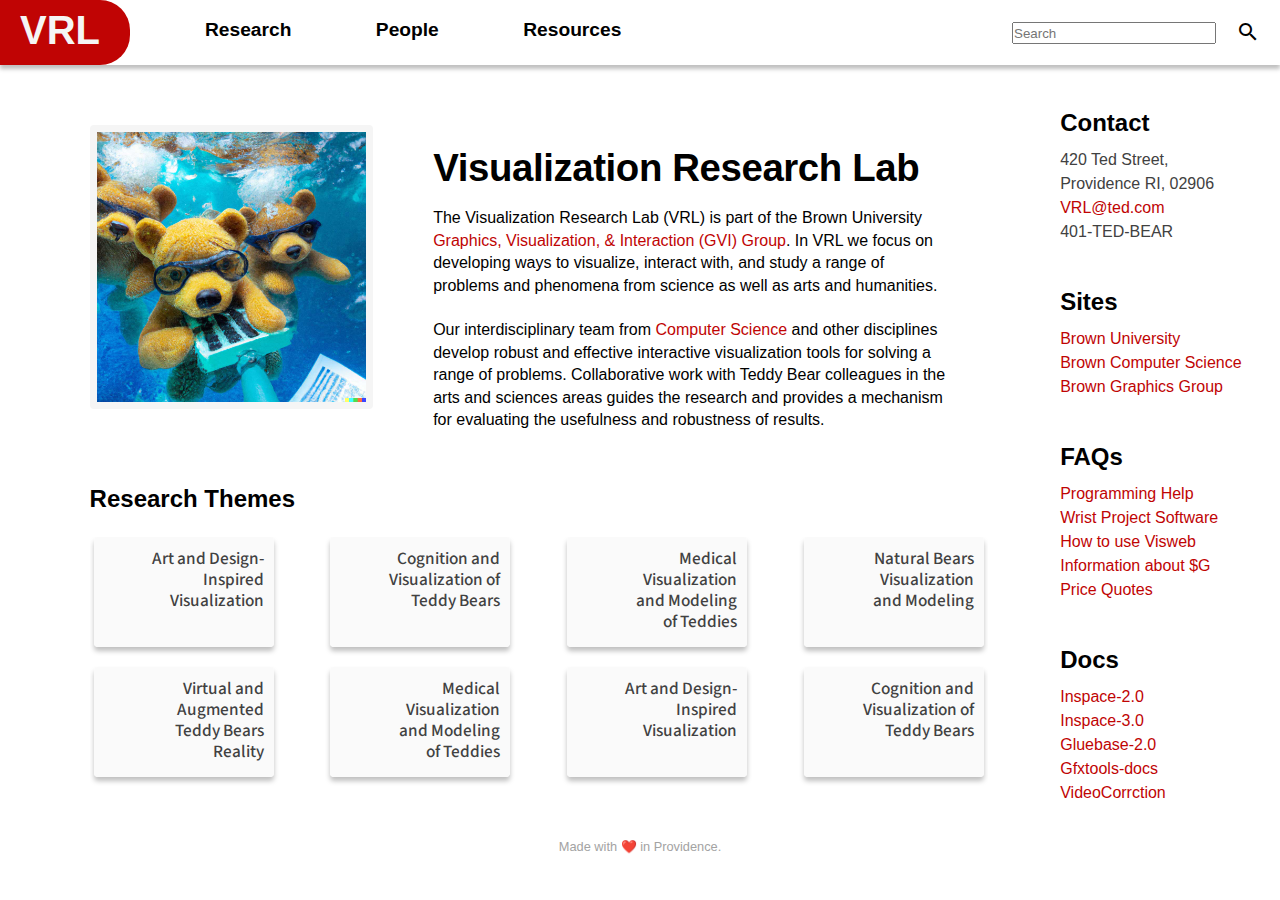
==== index.html @ 959817b7 "rickroll" ====
<!DOCTYPE html>
<html lang="en">
<head>
    <meta charset="UTF-8">
    <meta http-equiv="X-UA-Compatible" content="IE=edge">
    <meta name="viewport" content="width=device-width, initial-scale=1.0">
    <meta name="author" content="Jamie Chen">
    <title>Brown VRL Redesigned | Welcome</title>
    <link rel="stylesheet" href="./css/style.css">
    <link href='https://fonts.googleapis.com/css?family=Source+Sans+Pro' rel='stylesheet' type='text/css'>
    <link rel="stylesheet" href="https://fonts.googleapis.com/icon?family=Material+Icons">
</head>

<body>
    <header>
        <a href="index.html">
            <div id="logo">
                <h1>VRL</h1>
            </div>
        </a>
        <nav>
            <ul>
                <li><a href="research.html">Research</a></li>
                <li><a href="https://www.youtube.com/watch?v=dQw4w9WgXcQ">People</a></li>
                <li><a href="https://www.youtube.com/watch?v=dQw4w9WgXcQ">Resources</a></li>
            </ul>
        </nav>
        <div id="search-bar">
            <input type="text" placeholder="Search" name="search">
            <a href="https://www.youtube.com/watch?v=dQw4w9WgXcQ">
                <i class="material-icons">search</i>
            </a>
        </div>
        <div id="search-icon">
            <a href="https://www.youtube.com/watch?v=dQw4w9WgXcQ">
                <i class="material-icons">search</i>
            </a>
        </div>

        <div id="logo-banner">
            <div id="menu-icon">
                <a href="https://www.youtube.com/watch?v=dQw4w9WgXcQ">
                    <i class="material-icons">menu</i>
                </a>
            </div>
                <h1><a href="index.html">VRL</a></h1>
        </div>

    </header>

    <div id="lab-intro-img-wide" style="position: relative">
        <h1>Visualization Research&nbsp;Lab</h1>
        <img src="./img/ted_wide_grad.jpg" alt="Lab members scuba diving.">
    </div>

    <div class="container">
        <main>
            <div id="intro">
                <div id="lab-intro-img">
                    <a href="./img/ted.jpg">
                        <img src="./img/ted.jpg" alt="Lab members scuba diving.">
                    </a>
                </div>
                <div id="lab-intro-text">
                    <h1>Visualization Research&nbsp;Lab</h1>
                    <p>The Visualization Research Lab (VRL) is part of the Brown University <a href="https://visual.cs.brown.edu/">Graphics, Visualization, & Interaction (GVI) Group</a>. In VRL we focus on developing ways to visualize, interact with, and study a range of problems and phenomena from science as well as arts and humanities.<br><br>
                    Our interdisciplinary team from <a href="https://cs.brown.edu/">Computer Science</a> and other disciplines develop robust and effective interactive visualization tools for solving a range of problems. Collaborative work with Teddy Bear colleagues in the arts and sciences areas guides the research and provides a mechanism for evaluating the usefulness and robustness of results.</p>
                </div>
            </div>

            <div id="themes">
                <h2>Research Themes</h2>
                <ul>
                    <a href="https://www.youtube.com/watch?v=dQw4w9WgXcQ">
                        <li>
                            <h3>Art and Design-Inspired Visualization</h3>
                        </li>
                    </a>
                    <a href="https://www.youtube.com/watch?v=dQw4w9WgXcQ">
                        <li>
                            <h3>Cognition and Visualization of Teddy Bears</h3>
                        </li>
                    </a>
                    <a href="https://www.youtube.com/watch?v=dQw4w9WgXcQ">
                        <li>
                            <h3>Medical Visualization and&nbsp;Modeling of&nbsp;Teddies</h3>
                        </li>
                    </a>
                    <a href="https://www.youtube.com/watch?v=dQw4w9WgXcQ">
                        <li>
                            <h3>Natural Bears Visualization and Modeling</h3>
                        </li>
                    </a>
                    <a href="https://www.youtube.com/watch?v=dQw4w9WgXcQ">
                        <li>
                            <h3>Virtual and Augmented Teddy Bears Reality</h3>
                        </li>
                    </a>
                    <a href="https://www.youtube.com/watch?v=dQw4w9WgXcQ">
                        <li>
                            <h3>Medical Visualization and&nbsp;Modeling of&nbsp;Teddies</h3>
                        </li>
                    </a>
                    <a href="https://www.youtube.com/watch?v=dQw4w9WgXcQ">
                        <li>
                            <h3>Art and Design-Inspired Visualization</h3>
                        </li>
                    </a>
                    <a href="https://www.youtube.com/watch?v=dQw4w9WgXcQ">
                        <li>
                            <h3>Cognition and Visualization of Teddy Bears</h3>
                        </li>
                    </a>
                </ul>
            </div>
        </main>
        <hr id="main-aside" style="color:rgb(225, 225, 225); border-style:solid">
        <aside>
            <ul id="asides">
                <!-- <div class="aside-item"> -->
                <li class="aside-item">
                    <h2>Contact</h2>
                    <p>
                        420 Ted Street,<br>
                        Providence RI, 02906<br>
                        <a href="https://www.youtube.com/watch?v=dQw4w9WgXcQ">VRL@ted.com</a><br>
                        401-TED-BEAR
                    </p>
                </li>
                <!-- </div> -->
                <!-- <div class="aside-item"> -->
                <li class="aside-item">
                    <h2>Sites</h2>
                    <ul>
                        <li><a href="https://brown.edu/">Brown University</a></li>
                        <li><a href="https://cs.brown.edu/">Brown Computer Science</a></li>
                        <li><a href="https://visual.cs.brown.edu/">Brown Graphics Group</a></li>
                    </ul>
                </li>
                <!-- </div> -->
                <!-- <div class="aside-item"> -->
                <li class="aside-item">
                    <h2>FAQs</h2>
                    <ul>
                        <li><a href="https://www.youtube.com/watch?v=dQw4w9WgXcQ">Programming Help</li></a>
                        <li><a href="https://www.youtube.com/watch?v=dQw4w9WgXcQ">Wrist Project Software</li></a>
                        <li><a href="https://www.youtube.com/watch?v=dQw4w9WgXcQ">How to use Visweb</li></a>
                        <li><a href="https://www.youtube.com/watch?v=dQw4w9WgXcQ">Information about $G</li></a>
                        <li><a href="https://www.youtube.com/watch?v=dQw4w9WgXcQ">Price Quotes</li></a>
                    </ul>
                </li>
                <!-- </div> -->
                <!-- <div class="aside-item"> -->
                <li class="aside-item">
                    <h2>Docs</h2>
                    <ul>
                        <li><a href="https://www.youtube.com/watch?v=dQw4w9WgXcQ">Inspace-2.0</li></a>
                        <li><a href="https://www.youtube.com/watch?v=dQw4w9WgXcQ">Inspace-3.0</li></a>
                        <li><a href="https://www.youtube.com/watch?v=dQw4w9WgXcQ">Gluebase-2.0</li></a>
                        <li><a href="https://www.youtube.com/watch?v=dQw4w9WgXcQ">Gfxtools-docs</li></a>
                        <li><a href="https://www.youtube.com/watch?v=dQw4w9WgXcQ">VideoCorrction</li></a>
                    </ul>
                </li>    
                <!-- </div> -->
            </ul>
        </aside>    
    
    </div>

    <footer>
        Made with ❤️ in Providence.
    </footer>


</body>
</html>
---- css/style.css ----
a {
    color: #c00404;
    text-decoration: none;
}

a:hover {
    text-decoration: underline;
}

img {
    max-width: 100%;
    width: auto;
    height: auto;
    vertical-align: middle;
    border: 0;
    -ms-interpolation-mode: bicubic;
}

body {
    font-family: -apple-system, BlinkMacSystemFont, avenir next, avenir, segoe ui, helvetica neue, helvetica, Cantarell, Ubuntu, roboto, noto, arial, sans-serif;
    line-height: 1.5;
    padding: 0;
    margin: 0;
    min-width: 250px;
    /* background-color: white; */
}

.container {
    padding-top: 40px;
    width: 90%;
    margin-left: auto;
    margin-right: 3%;
    display: table;
    overflow: hidden;
}

header {
    margin: auto;
    height: 65px;
    box-shadow: 0px 4px 4px rgba(0, 0, 0, 0.25);
}

header a {
    color:black;
    text-decoration: none;
}

header a:hover {
    color: #c00404;
}

header ul {
    margin: 0;
    padding: 0;
}

header #logo {
    padding-left: 20px;
    padding-right: 30px;
    padding-bottom: 5px;
    border-radius: 0 30px 30px 0;
    float: left;
    background-color: #c00404;
}

header #logo h1 {
    color: #f5f5f5;
    font-size: 2.5em;
    margin: 0;
    text-transform: uppercase;
    font-weight: 800;
}

header #logo-banner {
    padding-bottom: 5px;
}

header #logo-banner h1 {
    color: #c00404;
    font-size: 2.5em;
    margin: 0;
    text-transform: uppercase;
    font-weight: 800;
}


header nav {  /* titles */
    float: left;
    padding-top: 16px;
    padding-left: 35px;
}

/* header nav a:hover {
    /* text-decoration-color: rgba(192, 4, 4, 0.4);
    text-decoration-thickness: 3px;
    text-underline-offset: 10px;
    text-decoration: none;
} */

header nav a {
    background-image: linear-gradient(rgba(184, 157, 157, 0.4) 0 0);
    background-position: 0 100%;
    background-size: 0% 2px;
    background-repeat: no-repeat;
    transition:
        background-size 0.2s,
        background-position 0s 0.2s;
}
header nav a:hover {
    text-decoration: none;
    background-position: 100% 100%;
    background-size: 100% 2px;
}

header nav li {
    display: inline;
    padding: 0 40px 0 40px;
    font-size: 1.2em;
    font-weight: 650;
}

header #search-bar {
    float: right;
    padding-right: 20px;
    padding-top: 20px;
}

header #search-bar input {
    margin-right: 20px;
    margin-top: 2px;
    padding: 0;
    height: 18px;
    width: 200px;
    float: left;
}


header #menu-icon {
    float: right;
    padding-right: 20px;
    padding-top: 20px;
}

header #search-icon {
    float: right;
    padding-right: 20px;
    padding-top: 20px;
}

main {
    float: left;
    margin-bottom: 30px;
    max-width: 78%;
}

#lab-intro-img-wide h1 {
    position: absolute; 
    color: white;
    line-height: 100%;
    left: 6.5%;
    right: 6.5%;
    bottom: 0px;
}

main #intro {
    margin-top: 20px;
    margin-bottom: 20px;
    display: table;
}


main #intro #lab-intro-img {
    float: left;
    min-height: 1px;
    /* width: 280px; */
    width: 30%;
    /* max-width: 20%;
    height: auto; */
    border: 7px solid #F5F5F5;
    border-radius: 4px;
}

main #intro #lab-intro-text {
    float: left;
    min-height: 1px;
    width: 520px;
    margin-left: 60px;
}

main #intro #lab-intro-text h1 {
    font-size: 2.4em;
    font-weight: 700;
    margin-bottom: 20px;
    margin-top: 24px;
    letter-spacing: -0.4px;
    line-height: 100%;
}

main #intro #lab-intro-text p {
    line-height: 140%;
    margin-top: 8px;
    margin-bottom: 0;
}

#themes {
    margin-top: 50px;
    margin-bottom: 20px;
    padding: 0;
}

#themes ul {
    display: grid;
    grid-template-columns: repeat(auto-fit, 180px);
    grid-row-gap: 20px;
    grid-column-gap: 35px;
    justify-content: space-between;
    align-content: flex-start;
    list-style: none;
    padding-left: 0;
    overflow: hidden;  
    padding-bottom: 10px;
    padding-left: 4px;
    padding-right: 4px;
}
#themes li {
    width: 180px;
    height: 110px;
    border-radius: 4px;
    background: rgba(250, 250, 250, 0.93);
    box-shadow: 0px 4px 5px rgba(0, 0, 0, 0.25);
    color: #414141;
}
#themes li h3 {
    font-family: 'Source Sans Pro', sans-serif;
    text-align: right;
    margin: 0;
    margin-left: 45px;
    margin-right: 10px;
    padding-top: 12px;
    padding-bottom: 22px;
    line-height: 120%;
    font-size: 1.08em;
    font-weight: 500;
}
#themes li:hover {
    color: #F5F5F5;
    background-color: #c00404;
    box-shadow: 0px 4px 4px rgba(150, 5, 5, 0.5);
}
#themes a:hover {
    text-decoration-color: rgb(222, 180, 180);
}


aside {
    margin-top: -40px;
    margin-left: 50px;
    margin-bottom: 20px;
    float: right;
}

ul#asides {
    list-style-type: none;
    margin: 0;
    padding: 0;
}

li.aside-item h2 {
    margin-top: 40px;
    margin-bottom: 7px;
}

li.aside-item ul {
    color: #414141;
    margin: 0;
    padding: 0;
    list-style-type: none;
}

li.aside-item p {
    color: #414141;
    margin: 0;
    padding: 0;
}

footer {
    color: rgb(163, 163, 163);
    text-align: center; 
    font-size: 0.8rem; 
    padding-bottom: 10px;
}

@media (max-width: 1240px) and (min-width: 1000px) {
    
    main #intro #lab-intro-img {
        width: 250px;
    }

    main #intro #lab-intro-text {
        width: auto;
        height: auto;
        max-width: 60%;
    }
}

@media (max-width: 1240px) and (min-width: 754px) {
    ul#asides {
        display: flex;
        align-content: space-evenly;
        justify-content: space-between;
        flex-wrap: wrap;
        column-gap: 50px;
        row-gap: 30px;
    }

    li.aside-item {
        width: 178px;
    }
}

@media (max-width: 1000px) and (min-width: 575px) {
    #themes li {
        display: table;
        border-spacing: 16px 0px;
        width: 140px;
        height: 140px;
    }

    #themes li h3 {
        padding: 0;
        display: table-cell;
        text-align: center;
        vertical-align: middle;
    }
    
    #themes ul {
        grid-template-columns: repeat(auto-fit, 140px);
        grid-row-gap: 20px;
        grid-column-gap: 25px;
    }
}


@media (max-width: 575px) {
    #themes li {
        display: table;
        border-spacing: 40px 0px;
        width: 100%;
        height: 100px;
    }

    #themes li h3 {
        display: table-cell;
        text-align: center;
        vertical-align: middle;
        /* font-size: 1rem; */
    }
    
    #themes ul {
        grid-template-columns: 100%;
        grid-row-gap: 20px;
    }
}


@media (min-width: 754px) {
    header #logo-banner {
        display: none;
    }
    /* header #menu-icon {
        display: none
    } */
}
@media (max-width: 754px) {
    header #logo {
        display: none;
    }
    header nav {
        display: none;
    }
    header #menu-icon {
        display: inline-block;
        float: left;
        padding-left: 20px;
        padding-right: 0;
    }
    header #logo-banner {
        /* padding-left: 0; */
        float: none;
        width: 100%;
    }

    header #logo-banner h1  {
        text-align: center;
        /* display: inline-block; */
    }

    header #logo-banner a {
        background-image: linear-gradient(rgba(184, 157, 157, 0.4) 0 0);
        background-position: 0 100%;
        background-size: 0% 2px;
        background-repeat: no-repeat;
        transition:
            background-size 0.2s,
            background-position 0s 0.2s;
    }
    header #logo-banner h1 a:hover {
        text-decoration: none;
        background-position: 100% 100%;
        background-size: 100% 2px;
    }
    
    li.aside-item h2 {
        font-size: 1.0rem;
    }
    
    li.aside-item {
        font-size: 0.84rem;
        width: 150px;
    }
    
    ul#asides {
        display: flex;
        /* align-content: space-between; */
        justify-content: space-between;
        flex-wrap: wrap;
        column-gap: 10px;
        row-gap: 20px;    
    }


}

@media (min-width: 960px) {
    header #search-icon {
        display: none;
    }
}
@media (max-width: 960px) {
    header #search-bar {
        display: none;
    }
    header #search-icon {
        display: inline-block;
    }
}

@media (min-width: 1000px) {
    div#lab-intro-img-wide {
        display: none;
    }
}
@media (max-width: 1000px) {
    main #intro #lab-intro-img {
        display: none;
    }

    div#lab-intro-img-wide {
        display: block;
        position: relative;
        z-index: -1;
        /* position: relative;     */
    }

    main #intro #lab-intro-text {
        width: auto;
        height: auto;
        margin-left: 0;
        max-width: none;
    }

    main #intro #lab-intro-text h1 {
        display: none;
    }

    .container {
        padding-top: 0;
        /* margin-top: -100px; */
    }
}

@media (min-width: 1240px) {
    hr#main-aside {
        display: none;
    }
}
@media (max-width: 1240px) {

    .container {
        width: 86%;
        margin-right: auto;
    }

    main {
        max-width: none;
    }

    hr#main-aside {
        display: block;
    }

    aside {
        margin-top: 20px;
        margin-left: 0;
        float: left;
        width: auto;
    }

    li.aside-item h2 {
        margin-top: 0;
    }    
}
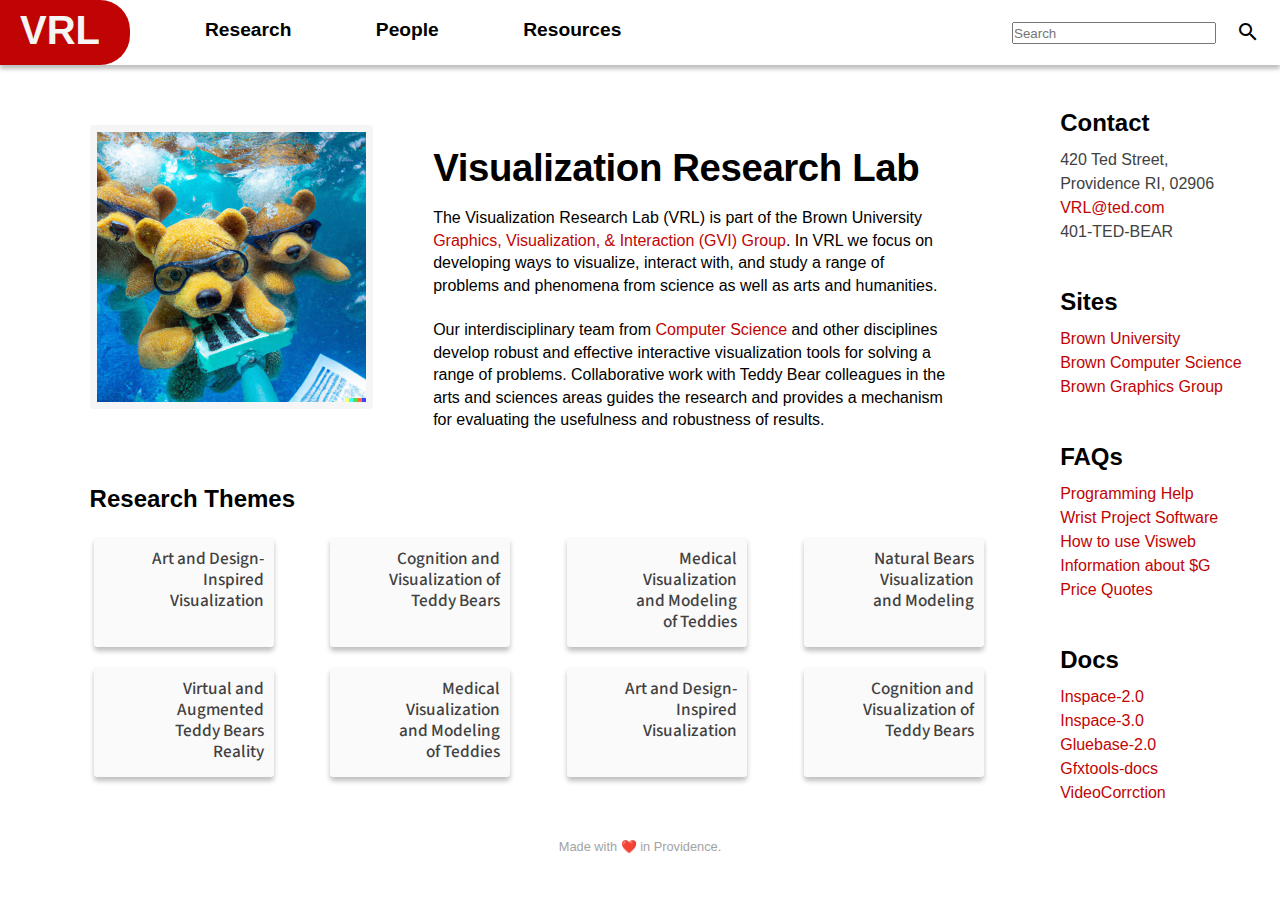
==== commit ec214ef7: "href _blank" ====
--- a/index.html
+++ b/index.html
@@ -21,25 +21,25 @@
         <nav>
             <ul>
                 <li><a href="research.html">Research</a></li>
-                <li><a href="https://www.youtube.com/watch?v=dQw4w9WgXcQ">People</a></li>
-                <li><a href="https://www.youtube.com/watch?v=dQw4w9WgXcQ">Resources</a></li>
+                <li><a href="https://www.youtube.com/watch?v=dQw4w9WgXcQ" target="_blank">People</a></li>
+                <li><a href="https://www.youtube.com/watch?v=dQw4w9WgXcQ" target="_blank">Resources</a></li>
             </ul>
         </nav>
         <div id="search-bar">
             <input type="text" placeholder="Search" name="search">
-            <a href="https://www.youtube.com/watch?v=dQw4w9WgXcQ">
+            <a href="https://www.youtube.com/watch?v=dQw4w9WgXcQ" target="_blank">
                 <i class="material-icons">search</i>
             </a>
         </div>
         <div id="search-icon">
-            <a href="https://www.youtube.com/watch?v=dQw4w9WgXcQ">
+            <a href="https://www.youtube.com/watch?v=dQw4w9WgXcQ" target="_blank">
                 <i class="material-icons">search</i>
             </a>
         </div>
 
         <div id="logo-banner">
             <div id="menu-icon">
-                <a href="https://www.youtube.com/watch?v=dQw4w9WgXcQ">
+                <a href="https://www.youtube.com/watch?v=dQw4w9WgXcQ" target="_blank">
                     <i class="material-icons">menu</i>
                 </a>
             </div>
@@ -63,50 +63,50 @@
                 </div>
                 <div id="lab-intro-text">
                     <h1>Visualization Research&nbsp;Lab</h1>
-                    <p>The Visualization Research Lab (VRL) is part of the Brown University <a href="https://visual.cs.brown.edu/">Graphics, Visualization, & Interaction (GVI) Group</a>. In VRL we focus on developing ways to visualize, interact with, and study a range of problems and phenomena from science as well as arts and humanities.<br><br>
-                    Our interdisciplinary team from <a href="https://cs.brown.edu/">Computer Science</a> and other disciplines develop robust and effective interactive visualization tools for solving a range of problems. Collaborative work with Teddy Bear colleagues in the arts and sciences areas guides the research and provides a mechanism for evaluating the usefulness and robustness of results.</p>
+                    <p>The Visualization Research Lab (VRL) is part of the Brown University <a href="https://visual.cs.brown.edu/" target="_blank">Graphics, Visualization, & Interaction (GVI) Group</a>. In VRL we focus on developing ways to visualize, interact with, and study a range of problems and phenomena from science as well as arts and humanities.<br><br>
+                    Our interdisciplinary team from <a href="https://cs.brown.edu/" target="_blank">Computer Science</a> and other disciplines develop robust and effective interactive visualization tools for solving a range of problems. Collaborative work with Teddy Bear colleagues in the arts and sciences areas guides the research and provides a mechanism for evaluating the usefulness and robustness of results.</p>
                 </div>
             </div>
 
             <div id="themes">
                 <h2>Research Themes</h2>
                 <ul>
-                    <a href="https://www.youtube.com/watch?v=dQw4w9WgXcQ">
+                    <a href="https://www.youtube.com/watch?v=dQw4w9WgXcQ" target="_blank">
                         <li>
                             <h3>Art and Design-Inspired Visualization</h3>
                         </li>
                     </a>
-                    <a href="https://www.youtube.com/watch?v=dQw4w9WgXcQ">
+                    <a href="https://www.youtube.com/watch?v=dQw4w9WgXcQ" target="_blank">
                         <li>
                             <h3>Cognition and Visualization of Teddy Bears</h3>
                         </li>
                     </a>
-                    <a href="https://www.youtube.com/watch?v=dQw4w9WgXcQ">
+                    <a href="https://www.youtube.com/watch?v=dQw4w9WgXcQ" target="_blank">
                         <li>
                             <h3>Medical Visualization and&nbsp;Modeling of&nbsp;Teddies</h3>
                         </li>
                     </a>
-                    <a href="https://www.youtube.com/watch?v=dQw4w9WgXcQ">
+                    <a href="https://www.youtube.com/watch?v=dQw4w9WgXcQ" target="_blank">
                         <li>
                             <h3>Natural Bears Visualization and Modeling</h3>
                         </li>
                     </a>
-                    <a href="https://www.youtube.com/watch?v=dQw4w9WgXcQ">
+                    <a href="https://www.youtube.com/watch?v=dQw4w9WgXcQ" target="_blank">
                         <li>
                             <h3>Virtual and Augmented Teddy Bears Reality</h3>
                         </li>
                     </a>
-                    <a href="https://www.youtube.com/watch?v=dQw4w9WgXcQ">
+                    <a href="https://www.youtube.com/watch?v=dQw4w9WgXcQ" target="_blank">
                         <li>
                             <h3>Medical Visualization and&nbsp;Modeling of&nbsp;Teddies</h3>
                         </li>
                     </a>
-                    <a href="https://www.youtube.com/watch?v=dQw4w9WgXcQ">
+                    <a href="https://www.youtube.com/watch?v=dQw4w9WgXcQ" target="_blank">
                         <li>
                             <h3>Art and Design-Inspired Visualization</h3>
                         </li>
                     </a>
-                    <a href="https://www.youtube.com/watch?v=dQw4w9WgXcQ">
+                    <a href="https://www.youtube.com/watch?v=dQw4w9WgXcQ" target="_blank">
                         <li>
                             <h3>Cognition and Visualization of Teddy Bears</h3>
                         </li>
@@ -123,7 +123,7 @@
                     <p>
                         420 Ted Street,<br>
                         Providence RI, 02906<br>
-                        <a href="https://www.youtube.com/watch?v=dQw4w9WgXcQ">VRL@ted.com</a><br>
+                        <a href="https://www.youtube.com/watch?v=dQw4w9WgXcQ" target="_blank">VRL@ted.com</a><br>
                         401-TED-BEAR
                     </p>
                 </li>
@@ -132,9 +132,9 @@
                 <li class="aside-item">
                     <h2>Sites</h2>
                     <ul>
-                        <li><a href="https://brown.edu/">Brown University</a></li>
-                        <li><a href="https://cs.brown.edu/">Brown Computer Science</a></li>
-                        <li><a href="https://visual.cs.brown.edu/">Brown Graphics Group</a></li>
+                        <li><a href="https://brown.edu/" target="_blank">Brown University</a></li>
+                        <li><a href="https://cs.brown.edu/" target="_blank">Brown Computer Science</a></li>
+                        <li><a href="https://visual.cs.brown.edu/" target="_blank">Brown Graphics Group</a></li>
                     </ul>
                 </li>
                 <!-- </div> -->
@@ -142,11 +142,11 @@
                 <li class="aside-item">
                     <h2>FAQs</h2>
                     <ul>
-                        <li><a href="https://www.youtube.com/watch?v=dQw4w9WgXcQ">Programming Help</li></a>
-                        <li><a href="https://www.youtube.com/watch?v=dQw4w9WgXcQ">Wrist Project Software</li></a>
-                        <li><a href="https://www.youtube.com/watch?v=dQw4w9WgXcQ">How to use Visweb</li></a>
-                        <li><a href="https://www.youtube.com/watch?v=dQw4w9WgXcQ">Information about $G</li></a>
-                        <li><a href="https://www.youtube.com/watch?v=dQw4w9WgXcQ">Price Quotes</li></a>
+                        <li><a href="https://www.youtube.com/watch?v=dQw4w9WgXcQ" target="_blank">Programming Help</li></a>
+                        <li><a href="https://www.youtube.com/watch?v=dQw4w9WgXcQ" target="_blank">Wrist Project Software</li></a>
+                        <li><a href="https://www.youtube.com/watch?v=dQw4w9WgXcQ" target="_blank">How to use Visweb</li></a>
+                        <li><a href="https://www.youtube.com/watch?v=dQw4w9WgXcQ" target="_blank">Information about $G</li></a>
+                        <li><a href="https://www.youtube.com/watch?v=dQw4w9WgXcQ" target="_blank">Price Quotes</li></a>
                     </ul>
                 </li>
                 <!-- </div> -->
@@ -154,11 +154,11 @@
                 <li class="aside-item">
                     <h2>Docs</h2>
                     <ul>
-                        <li><a href="https://www.youtube.com/watch?v=dQw4w9WgXcQ">Inspace-2.0</li></a>
-                        <li><a href="https://www.youtube.com/watch?v=dQw4w9WgXcQ">Inspace-3.0</li></a>
-                        <li><a href="https://www.youtube.com/watch?v=dQw4w9WgXcQ">Gluebase-2.0</li></a>
-                        <li><a href="https://www.youtube.com/watch?v=dQw4w9WgXcQ">Gfxtools-docs</li></a>
-                        <li><a href="https://www.youtube.com/watch?v=dQw4w9WgXcQ">VideoCorrction</li></a>
+                        <li><a href="https://www.youtube.com/watch?v=dQw4w9WgXcQ" target="_blank">Inspace-2.0</li></a>
+                        <li><a href="https://www.youtube.com/watch?v=dQw4w9WgXcQ" target="_blank">Inspace-3.0</li></a>
+                        <li><a href="https://www.youtube.com/watch?v=dQw4w9WgXcQ" target="_blank">Gluebase-2.0</li></a>
+                        <li><a href="https://www.youtube.com/watch?v=dQw4w9WgXcQ" target="_blank">Gfxtools-docs</li></a>
+                        <li><a href="https://www.youtube.com/watch?v=dQw4w9WgXcQ" target="_blank">VideoCorrction</li></a>
                     </ul>
                 </li>    
                 <!-- </div> -->
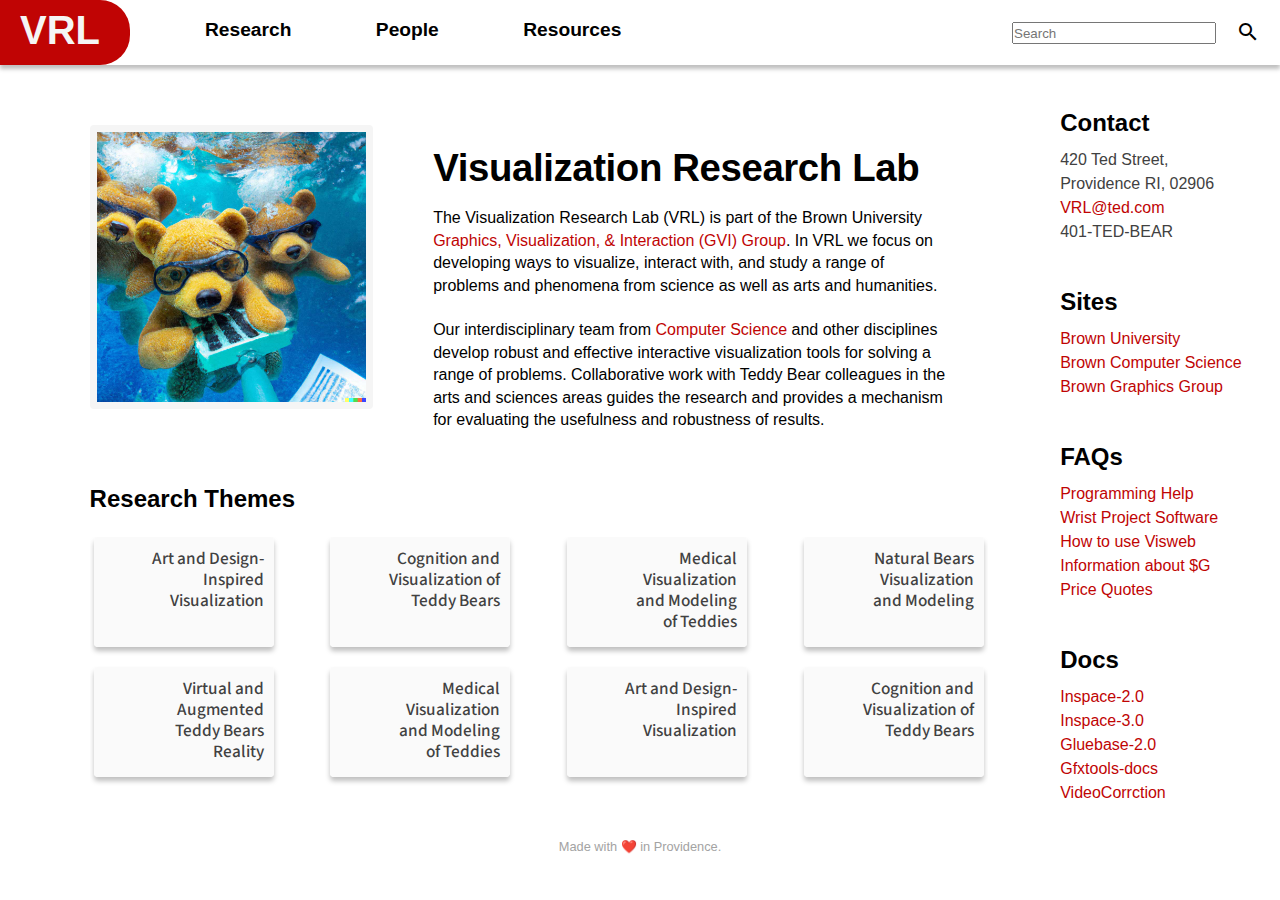
==== commit ebef4d94: "narrow theme cards on mobile" ====
--- a/index.html
+++ b/index.html
@@ -78,7 +78,7 @@
                     </a>
                     <a href="https://www.youtube.com/watch?v=dQw4w9WgXcQ" target="_blank">
                         <li>
-                            <h3>Cognition and Visualization of Teddy Bears</h3>
+                            <h3>Cognition and Visualization of Teddy&nbsp;Bears</h3>
                         </li>
                     </a>
                     <a href="https://www.youtube.com/watch?v=dQw4w9WgXcQ" target="_blank">
@@ -108,7 +108,7 @@
                     </a>
                     <a href="https://www.youtube.com/watch?v=dQw4w9WgXcQ" target="_blank">
                         <li>
-                            <h3>Cognition and Visualization of Teddy Bears</h3>
+                            <h3>Cognition and Visualization of Teddy&nbsp;Bears</h3>
                         </li>
                     </a>
                 </ul>
--- a/css/style.css
+++ b/css/style.css
@@ -344,21 +344,22 @@
 @media (max-width: 575px) {
     #themes li {
         display: table;
-        border-spacing: 40px 0px;
+        border-spacing: 16px 0px;
         width: 100%;
-        height: 100px;
+        height: 65px;
     }
 
     #themes li h3 {
+        padding: 0;
         display: table-cell;
         text-align: center;
         vertical-align: middle;
-        /* font-size: 1rem; */
+        font-size: 1rem;
     }
     
     #themes ul {
         grid-template-columns: 100%;
-        grid-row-gap: 20px;
+        grid-row-gap: 15px;
     }
 }
 
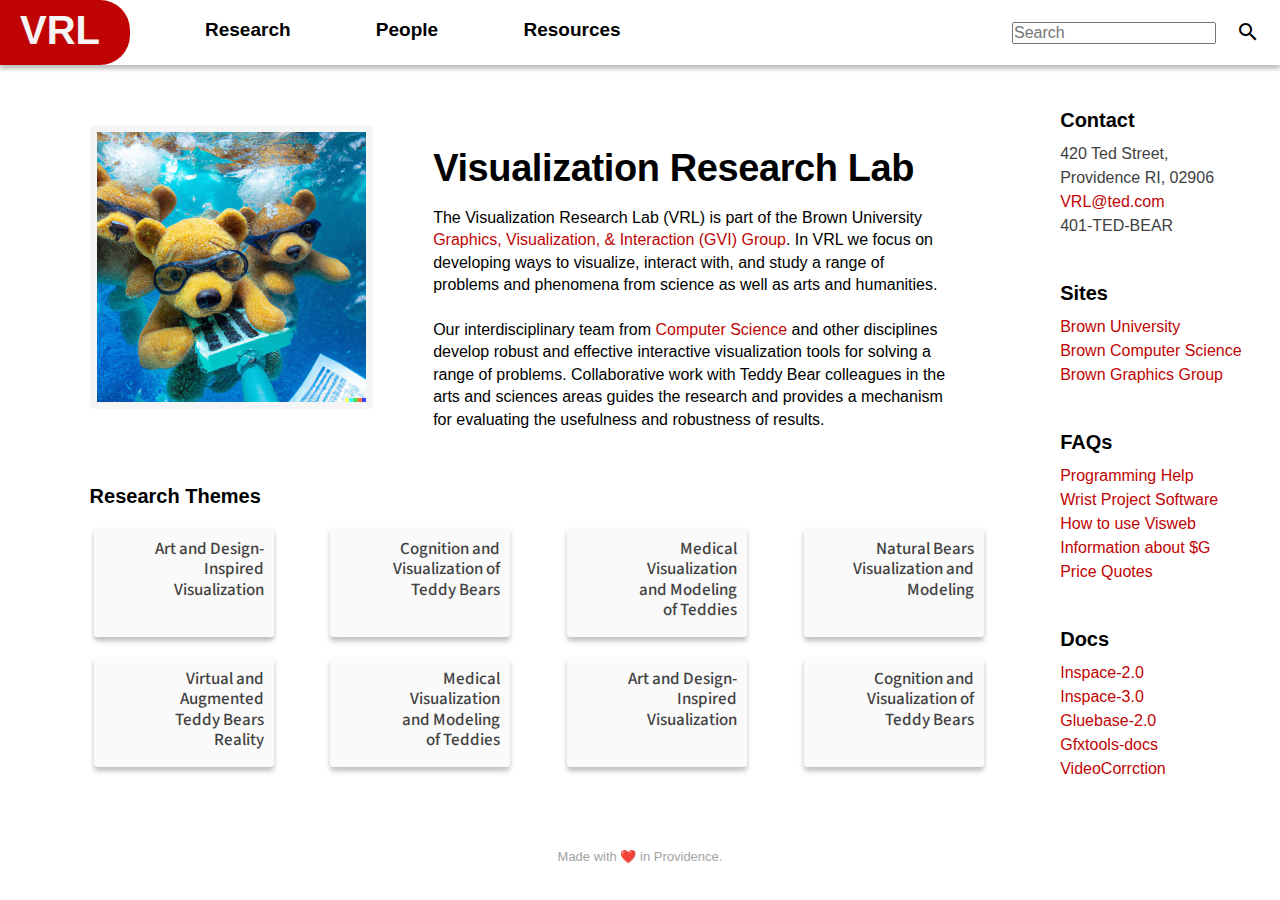
==== commit 88ffe94b: "research page done" ====
--- a/index.html
+++ b/index.html
@@ -1,5 +1,6 @@
 <!DOCTYPE html>
 <html lang="en">
+
 <head>
     <meta charset="UTF-8">
     <meta http-equiv="X-UA-Compatible" content="IE=edge">
@@ -43,12 +44,12 @@
                     <i class="material-icons">menu</i>
                 </a>
             </div>
-                <h1><a href="index.html">VRL</a></h1>
+            <h1><a href="index.html">VRL</a></h1>
         </div>
 
     </header>
 
-    <div id="lab-intro-img-wide" style="position: relative">
+    <div id="lab-intro-img-wide">
         <h1>Visualization Research&nbsp;Lab</h1>
         <img src="./img/ted_wide_grad.jpg" alt="Lab members scuba diving.">
     </div>
@@ -64,7 +65,7 @@
                 <div id="lab-intro-text">
                     <h1>Visualization Research&nbsp;Lab</h1>
                     <p>The Visualization Research Lab (VRL) is part of the Brown University <a href="https://visual.cs.brown.edu/" target="_blank">Graphics, Visualization, & Interaction (GVI) Group</a>. In VRL we focus on developing ways to visualize, interact with, and study a range of problems and phenomena from science as well as arts and humanities.<br><br>
-                    Our interdisciplinary team from <a href="https://cs.brown.edu/" target="_blank">Computer Science</a> and other disciplines develop robust and effective interactive visualization tools for solving a range of problems. Collaborative work with Teddy Bear colleagues in the arts and sciences areas guides the research and provides a mechanism for evaluating the usefulness and robustness of results.</p>
+                        Our interdisciplinary team from <a href="https://cs.brown.edu/" target="_blank">Computer Science</a> and other disciplines develop robust and effective interactive visualization tools for solving a range of problems. Collaborative work with Teddy Bear colleagues in the arts and sciences areas guides the research and provides a mechanism for evaluating the usefulness and robustness of results.</p>
                 </div>
             </div>
 
@@ -160,11 +161,11 @@
                         <li><a href="https://www.youtube.com/watch?v=dQw4w9WgXcQ" target="_blank">Gfxtools-docs</li></a>
                         <li><a href="https://www.youtube.com/watch?v=dQw4w9WgXcQ" target="_blank">VideoCorrction</li></a>
                     </ul>
-                </li>    
+                </li>
                 <!-- </div> -->
             </ul>
-        </aside>    
-    
+        </aside>
+
     </div>
 
     <footer>
@@ -173,4 +174,5 @@
 
 
 </body>
-</html>+
+</html>
--- a/css/style.css
+++ b/css/style.css
@@ -1,10 +1,21 @@
-a {
-    color: #c00404;
-    text-decoration: none;
+/* main */
+
+a,header a {
+    text-decoration: none
 }
 
 a:hover {
-    text-decoration: underline;
+    text-decoration: underline
+}
+
+h2 {
+    margin-top: 0;
+    font-size: 20px;
+    margin-bottom: 7px;
+}
+
+li.aside-item, p {
+    font-size: 16px
 }
 
 img {
@@ -13,16 +24,13 @@
     height: auto;
     vertical-align: middle;
     border: 0;
-    -ms-interpolation-mode: bicubic;
+    -ms-interpolation-mode: bicubic
 }
 
 body {
-    font-family: -apple-system, BlinkMacSystemFont, avenir next, avenir, segoe ui, helvetica neue, helvetica, Cantarell, Ubuntu, roboto, noto, arial, sans-serif;
+    font-family: -apple-system,BlinkMacSystemFont,avenir next,avenir,segoe ui,helvetica neue,helvetica,Cantarell,Ubuntu,roboto,noto,arial,sans-serif;
     line-height: 1.5;
-    padding: 0;
-    margin: 0;
-    min-width: 250px;
-    /* background-color: white; */
+    min-width: 250px
 }
 
 .container {
@@ -31,98 +39,96 @@
     margin-left: auto;
     margin-right: 3%;
     display: table;
-    overflow: hidden;
+    overflow: hidden
+}
+
+.container-r {
+    padding-top: 40px;
+    width: 90%;
+    margin-left: auto;
+    margin-right: 3%;
+    display: table;
+    overflow: hidden
 }
 
 header {
     margin: auto;
     height: 65px;
-    box-shadow: 0px 4px 4px rgba(0, 0, 0, 0.25);
+    box-shadow: 0 4px 4px rgba(0,0,0,.25)
 }
 
 header a {
-    color:black;
-    text-decoration: none;
-}
-
-header a:hover {
-    color: #c00404;
-}
-
-header ul {
+    color: #000
+}
+
+a,header a:hover {
+    color: #c00404
+}
+
+body,header ul {
     margin: 0;
-    padding: 0;
+    padding: 0
 }
 
 header #logo {
     padding-left: 20px;
     padding-right: 30px;
-    padding-bottom: 5px;
     border-radius: 0 30px 30px 0;
     float: left;
-    background-color: #c00404;
-}
-
-header #logo h1 {
+    background-color: #c00404
+}
+
+header #logo h1,header #logo-banner h1 {
     color: #f5f5f5;
-    font-size: 2.5em;
+    font-size: 40px;
     margin: 0;
     text-transform: uppercase;
-    font-weight: 800;
-}
-
-header #logo-banner {
-    padding-bottom: 5px;
+    font-weight: 800
+}
+
+header #logo,header #logo-banner {
+    padding-bottom: 5px
 }
 
 header #logo-banner h1 {
-    color: #c00404;
-    font-size: 2.5em;
-    margin: 0;
-    text-transform: uppercase;
-    font-weight: 800;
-}
-
-
-header nav {  /* titles */
+    color: #c00404
+}
+
+header nav {
     float: left;
     padding-top: 16px;
-    padding-left: 35px;
-}
-
-/* header nav a:hover {
-    /* text-decoration-color: rgba(192, 4, 4, 0.4);
-    text-decoration-thickness: 3px;
-    text-underline-offset: 10px;
-    text-decoration: none;
-} */
+    padding-left: 35px
+}
 
 header nav a {
-    background-image: linear-gradient(rgba(184, 157, 157, 0.4) 0 0);
+    background-image: linear-gradient(rgba(184,157,157,.4)0 0);
     background-position: 0 100%;
-    background-size: 0% 2px;
+    background-size: 0 2px;
     background-repeat: no-repeat;
-    transition:
-        background-size 0.2s,
-        background-position 0s 0.2s;
-}
+    transition: background-size .2s, background-position 0s .2s
+}
+
 header nav a:hover {
     text-decoration: none;
     background-position: 100% 100%;
-    background-size: 100% 2px;
+    background-size: 100% 2px
+}
+
+header nav ul {
+    font-size: 19px
 }
 
 header nav li {
     display: inline;
-    padding: 0 40px 0 40px;
-    font-size: 1.2em;
-    font-weight: 650;
-}
-
-header #search-bar {
+    padding: 0 40px;
+    font-size: 1em;
+    font-weight: 650
+}
+
+header #menu-icon, header #search-bar, header #search-icon {
     float: right;
     padding-right: 20px;
-    padding-top: 20px;
+    padding-top: 20px
 }
 
 header #search-bar input {
@@ -132,198 +138,310 @@
     height: 18px;
     width: 200px;
     float: left;
-}
-
-
-header #menu-icon {
-    float: right;
-    padding-right: 20px;
-    padding-top: 20px;
-}
-
-header #search-icon {
-    float: right;
-    padding-right: 20px;
-    padding-top: 20px;
+    font-size: 16px
 }
 
 main {
     float: left;
     margin-bottom: 30px;
-    max-width: 78%;
-}
-
-#lab-intro-img-wide h1 {
-    position: absolute; 
-    color: white;
+    max-width: 78%
+}
+
+#lab-intro-img-wide h1, #research-img-wide h1 {
+    position: absolute;
+    color: #fff;
+    margin: 0;
     line-height: 100%;
-    left: 6.5%;
-    right: 6.5%;
-    bottom: 0px;
+    left: 7%;
+    right: 7%;
+    bottom: 7%;
 }
 
 main #intro {
     margin-top: 20px;
-    margin-bottom: 20px;
-    display: table;
-}
-
+    display: table
+}
 
 main #intro #lab-intro-img {
     float: left;
     min-height: 1px;
-    /* width: 280px; */
     width: 30%;
-    /* max-width: 20%;
-    height: auto; */
-    border: 7px solid #F5F5F5;
-    border-radius: 4px;
+    border: 7px solid #f5f5f5;
+    border-radius: 4px
 }
 
 main #intro #lab-intro-text {
     float: left;
     min-height: 1px;
     width: 520px;
-    margin-left: 60px;
+    margin-left: 60px
 }
 
 main #intro #lab-intro-text h1 {
-    font-size: 2.4em;
+    font-size: 38px;
     font-weight: 700;
     margin-bottom: 20px;
     margin-top: 24px;
-    letter-spacing: -0.4px;
-    line-height: 100%;
+    letter-spacing: -.4px;
+    line-height: 100%
 }
 
 main #intro #lab-intro-text p {
     line-height: 140%;
     margin-top: 8px;
-    margin-bottom: 0;
+    margin-bottom: 0
+}
+
+#themes,aside,main #intro {
+    margin-bottom: 20px
 }
 
 #themes {
     margin-top: 50px;
-    margin-bottom: 20px;
-    padding: 0;
+    padding: 0
+}
+
+#themes ul, footer {
+    padding-bottom: 10px
 }
 
 #themes ul {
     display: grid;
-    grid-template-columns: repeat(auto-fit, 180px);
+    grid-template-columns: repeat(auto-fit,180px);
     grid-row-gap: 20px;
     grid-column-gap: 35px;
     justify-content: space-between;
     align-content: flex-start;
     list-style: none;
-    padding-left: 0;
-    overflow: hidden;  
-    padding-bottom: 10px;
+    overflow: hidden;
     padding-left: 4px;
-    padding-right: 4px;
-}
+    padding-right: 4px
+}
+
 #themes li {
     width: 180px;
     height: 110px;
     border-radius: 4px;
-    background: rgba(250, 250, 250, 0.93);
-    box-shadow: 0px 4px 5px rgba(0, 0, 0, 0.25);
-    color: #414141;
-}
+    background: rgba(250,250,250,.93);
+    box-shadow: 0 4px 5px rgba(0,0,0,.25);
+    color: #414141
+}
+
 #themes li h3 {
-    font-family: 'Source Sans Pro', sans-serif;
+    font-family: "Source Sans Pro",sans-serif;
     text-align: right;
-    margin: 0;
-    margin-left: 45px;
-    margin-right: 10px;
+    margin: 0 10px 0 45px;
     padding-top: 12px;
     padding-bottom: 22px;
     line-height: 120%;
-    font-size: 1.08em;
-    font-weight: 500;
-}
+    font-size: 17px;
+    font-weight: 500
+}
+
 #themes li:hover {
-    color: #F5F5F5;
+    color: #f5f5f5;
     background-color: #c00404;
-    box-shadow: 0px 4px 4px rgba(150, 5, 5, 0.5);
-}
+    box-shadow: 0 4px 4px rgba(150,5,5,.5)
+}
+
 #themes a:hover {
-    text-decoration-color: rgb(222, 180, 180);
-}
-
+    text-decoration-color: #deb4b4
+}
 
 aside {
     margin-top: -40px;
     margin-left: 50px;
-    margin-bottom: 20px;
-    float: right;
+    float: right
 }
 
 ul#asides {
-    list-style-type: none;
     margin: 0;
-    padding: 0;
+    padding: 0
 }
 
 li.aside-item h2 {
     margin-top: 40px;
-    margin-bottom: 7px;
-}
-
-li.aside-item ul {
+}
+
+li.aside-item ul, ul#asides {
+    list-style-type: none
+}
+
+li.aside-item p, li.aside-item ul {
     color: #414141;
     margin: 0;
-    padding: 0;
-    list-style-type: none;
-}
-
-li.aside-item p {
+    padding: 0
+}
+
+footer {
+    color: #a3a3a3;
+    text-align: center;
+    font-size: 13px;
+    margin-top: 20px;
+}
+
+
+/* reserach */
+
+div#research-img-wide {
+    display: block;
+    position: relative;
+    width: 100%;
+    height: 100%;
+    z-index: -1
+}
+
+
+div#research-img-wide img {
+    width: 100%;
+}
+
+/* @media (min-width: 1224px) {
+    div#research-img-wide img {
+        width: 100%;
+    }    
+} */
+
+ul.sections {
+    display: flex;
+    flex-wrap: wrap;
+    align-content: space-around;
+    justify-content: flex-start;
+    column-gap: 15px;
+    row-gap: 8px;
+    list-style: none;
+    overflow: hidden;
+    padding-left: 0;
+    padding-right: 4px;
+    padding-bottom: 6px;
+    margin-top: 0;
+}
+
+
+ul.sections li:hover {
+    color: #f5f5f5;
+    background-color: #c00404;
+    box-shadow: 0 1px 1px rgba(150,5,5,.5);
+}
+
+ul.sections li {
+    /* width: 80px; */
+    /* height: 50px; */
+    font-family: "Source Sans Pro",sans-serif;
+    font-size: 16px;
+    border-radius: 20px;
+    background: rgba(250,250,250,.93);
+    box-shadow: 0 1px 1px rgba(0,0,0,.25);
     color: #414141;
+    padding-top: 5px;
+    padding-bottom: 5px;
+    padding-left: 20px;
+    padding-right: 20px;
+    /* padding-left: 20px;
+    padding-right: 20px; */
+}
+
+
+.pub-img-pair {
+    min-width: 52px;
+    max-width: 52px;
+    margin-top: 7px;
+    margin-bottom: auto;
+    margin-right: 14px;
+}
+
+.pub-img-pair img.pub-img:last-child {
+    display: none;
+}
+
+.pub-img-pair:hover img.pub-img:last-child{
+    display: block;
+}
+
+.pub-img-pair:hover img.pub-img:first-child{
+    display: none;
+}
+
+
+.pub-yearly {
+    margin-top: 30px;
+}
+
+.pub-yearly h2 {
     margin: 0;
-    padding: 0;
-}
-
-footer {
-    color: rgb(163, 163, 163);
-    text-align: center; 
-    font-size: 0.8rem; 
-    padding-bottom: 10px;
-}
-
-@media (max-width: 1240px) and (min-width: 1000px) {
-    
+}
+
+.pub-yearly ul {
+    padding-left: 0;
+}
+
+.pub-yearly li {
+    margin-top: 15px;
+}
+
+
+
+
+
+
+
+
+
+@media (max-width:1240px) and (min-width:1000px) {
     main #intro #lab-intro-img {
-        width: 250px;
+        width: 250px
     }
 
     main #intro #lab-intro-text {
         width: auto;
         height: auto;
-        max-width: 60%;
-    }
-}
-
-@media (max-width: 1240px) and (min-width: 754px) {
+        max-width: 60%
+    }
+}
+
+@media (max-width:1240px) and (min-width:754px) {
     ul#asides {
         display: flex;
         align-content: space-evenly;
         justify-content: space-between;
         flex-wrap: wrap;
         column-gap: 50px;
-        row-gap: 30px;
+        row-gap: 30px
     }
 
     li.aside-item {
-        width: 178px;
-    }
-}
-
-@media (max-width: 1000px) and (min-width: 575px) {
+        width: 178px
+    }
+}
+
+@media (max-width:1000px) and (min-width:575px) {
     #themes li {
         display: table;
-        border-spacing: 16px 0px;
+        border-spacing: 16px 0;
         width: 140px;
-        height: 140px;
+        height: 140px
+    }
+
+    #themes li h3 {
+        padding: 0;
+        display: table-cell;
+        text-align: center;
+        vertical-align: middle
+    }
+
+    #themes ul {
+        grid-template-columns: repeat(auto-fit,140px);
+        grid-row-gap: 20px;
+        grid-column-gap: 25px
+    }
+}
+
+@media (max-width:575px) {
+    #themes li {
+        display: table;
+        border-spacing: 16px 0;
+        width: 100%;
+        height: 65px
     }
 
     #themes li h3 {
@@ -331,183 +449,150 @@
         display: table-cell;
         text-align: center;
         vertical-align: middle;
-    }
-    
-    #themes ul {
-        grid-template-columns: repeat(auto-fit, 140px);
-        grid-row-gap: 20px;
-        grid-column-gap: 25px;
-    }
-}
-
-
-@media (max-width: 575px) {
-    #themes li {
-        display: table;
-        border-spacing: 16px 0px;
-        width: 100%;
-        height: 65px;
-    }
-
-    #themes li h3 {
-        padding: 0;
-        display: table-cell;
-        text-align: center;
-        vertical-align: middle;
-        font-size: 1rem;
-    }
-    
+        font-size: 16px
+    }
+
     #themes ul {
         grid-template-columns: 100%;
-        grid-row-gap: 15px;
-    }
-}
-
-
-@media (min-width: 754px) {
+        grid-row-gap: 15px
+    }
+}
+
+@media (min-width:754px) {
     header #logo-banner {
-        display: none;
-    }
-    /* header #menu-icon {
-        display: none
-    } */
-}
-@media (max-width: 754px) {
-    header #logo {
-        display: none;
-    }
-    header nav {
-        display: none;
-    }
+        display: none
+    }
+}
+
+@media (max-width:754px) {
+    header #logo,header nav {
+        display: none
+    }
+
     header #menu-icon {
         display: inline-block;
         float: left;
         padding-left: 20px;
-        padding-right: 0;
-    }
+        padding-right: 0
+    }
+
     header #logo-banner {
-        /* padding-left: 0; */
         float: none;
-        width: 100%;
-    }
-
-    header #logo-banner h1  {
-        text-align: center;
-        /* display: inline-block; */
+        width: 100%
+    }
+
+    header #logo-banner h1 {
+        text-align: center
     }
 
     header #logo-banner a {
-        background-image: linear-gradient(rgba(184, 157, 157, 0.4) 0 0);
+        background-image: linear-gradient(rgba(184,157,157,.4)0 0);
         background-position: 0 100%;
-        background-size: 0% 2px;
+        background-size: 0 2px;
         background-repeat: no-repeat;
-        transition:
-            background-size 0.2s,
-            background-position 0s 0.2s;
-    }
+        transition: background-size .2s,background-position 0s .2s
+    }
+
     header #logo-banner h1 a:hover {
         text-decoration: none;
         background-position: 100% 100%;
-        background-size: 100% 2px;
-    }
-    
+        background-size: 100% 2px
+    }
+
     li.aside-item h2 {
-        font-size: 1.0rem;
-    }
-    
+        font-size: 16px
+    }
+
+    li.aside-item,li.aside-item p {
+        font-size: 13px
+    }
+
     li.aside-item {
-        font-size: 0.84rem;
-        width: 150px;
-    }
-    
+        width: 150px
+    }
+
     ul#asides {
         display: flex;
-        /* align-content: space-between; */
         justify-content: space-between;
         flex-wrap: wrap;
         column-gap: 10px;
-        row-gap: 20px;    
-    }
-
-
-}
-
-@media (min-width: 960px) {
+        row-gap: 20px
+    }
+}
+
+@media (min-width:960px) {
     header #search-icon {
-        display: none;
-    }
-}
-@media (max-width: 960px) {
+        display: none
+    }
+}
+
+@media (max-width:960px) {
     header #search-bar {
-        display: none;
-    }
+        display: none
+    }
+
     header #search-icon {
-        display: inline-block;
-    }
-}
-
-@media (min-width: 1000px) {
+        display: inline-block
+    }
+}
+
+@media (min-width:1000px) {
     div#lab-intro-img-wide {
-        display: none;
-    }
-}
-@media (max-width: 1000px) {
-    main #intro #lab-intro-img {
-        display: none;
+        display: none
+    }
+}
+
+@media (max-width:1000px) {
+    main #intro #lab-intro-img,main #intro #lab-intro-text h1 {
+        display: none
     }
 
     div#lab-intro-img-wide {
         display: block;
         position: relative;
-        z-index: -1;
-        /* position: relative;     */
+        z-index: -1
     }
 
     main #intro #lab-intro-text {
         width: auto;
         height: auto;
         margin-left: 0;
-        max-width: none;
-    }
-
-    main #intro #lab-intro-text h1 {
-        display: none;
+        max-width: none
     }
 
     .container {
-        padding-top: 0;
-        /* margin-top: -100px; */
-    }
-}
-
-@media (min-width: 1240px) {
+        padding-top: 0
+    }
+}
+
+@media (min-width:1240px) {
     hr#main-aside {
-        display: none;
-    }
-}
-@media (max-width: 1240px) {
-
+        display: none
+    }
+}
+
+@media (max-width:1240px) {
     .container {
         width: 86%;
-        margin-right: auto;
+        margin-right: auto
     }
 
     main {
-        max-width: none;
+        max-width: none
     }
 
     hr#main-aside {
-        display: block;
+        display: block
     }
 
     aside {
         margin-top: 20px;
         margin-left: 0;
         float: left;
-        width: auto;
+        width: auto
     }
 
     li.aside-item h2 {
-        margin-top: 0;
-    }    
-}
+        margin-top: 0
+    }
+}
